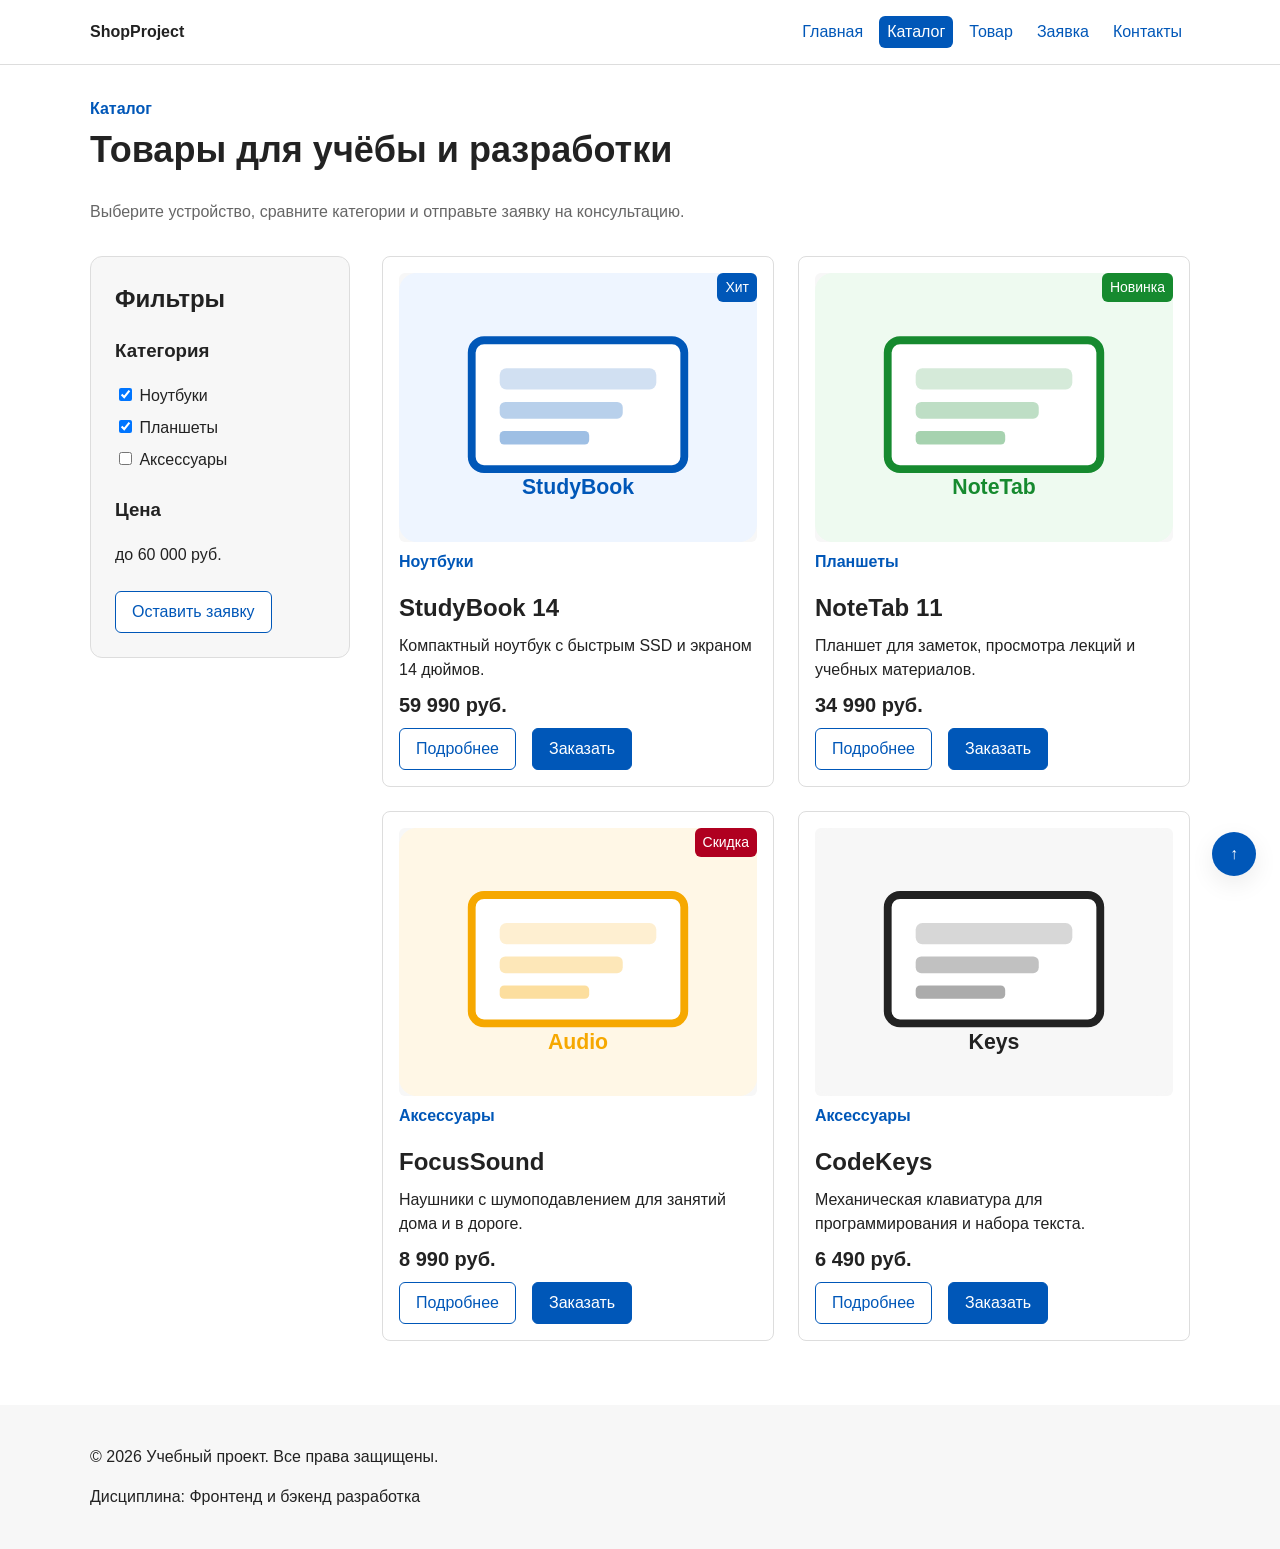
==== catalog.html @ aba690a2 "feat: complete product pages and accessible order flow" ====
<!DOCTYPE html>
<html lang="ru">
<head>
  <meta charset="UTF-8">
  <meta name="viewport" content="width=device-width, initial-scale=1.0">
  <meta name="description" content="Каталог товаров учебного интернет-магазина со статическими фильтрами и карточками.">
  <title>Каталог товаров</title>
  <link rel="stylesheet" href="css/style.css">
</head>
<body id="top">
  <header class="site-header">
    <div class="site-header__inner">
      <a class="site-header__logo" href="index.html">ShopProject</a>

      <nav class="site-nav" aria-label="Основная навигация">
        <ul class="site-nav__list">
          <li class="site-nav__item"><a class="site-nav__link" href="index.html">Главная</a></li>
          <li class="site-nav__item"><a class="site-nav__link site-nav__link--active" href="catalog.html">Каталог</a></li>
          <li class="site-nav__item"><a class="site-nav__link" href="product.html">Товар</a></li>
          <li class="site-nav__item"><a class="site-nav__link" href="order.html">Заявка</a></li>
          <li class="site-nav__item"><a class="site-nav__link" href="contacts.html">Контакты</a></li>
        </ul>
      </nav>
    </div>
  </header>

  <main>
    <section class="page-intro">
      <p class="page-intro__eyebrow">Каталог</p>
      <h1 class="page-intro__title">Товары для учёбы и разработки</h1>
      <p class="page-intro__text">Выберите устройство, сравните категории и отправьте заявку на консультацию.</p>
    </section>

    <section class="catalog-layout" aria-label="Каталог товаров">
      <aside class="catalog-filter" aria-label="Фильтры каталога">
        <h2 class="catalog-filter__title">Фильтры</h2>
        <div class="catalog-filter__group">
          <h3 class="catalog-filter__subtitle">Категория</h3>
          <label class="catalog-filter__option"><input type="checkbox" checked> Ноутбуки</label>
          <label class="catalog-filter__option"><input type="checkbox" checked> Планшеты</label>
          <label class="catalog-filter__option"><input type="checkbox"> Аксессуары</label>
        </div>
        <div class="catalog-filter__group">
          <h3 class="catalog-filter__subtitle">Цена</h3>
          <p class="catalog-filter__text">до 60 000 руб.</p>
        </div>
        <a class="button button--secondary" href="order.html">Оставить заявку</a>
      </aside>

      <div class="product-grid">
        <article class="product-card product-card--hit">
          <span class="product-card__badge">Хит</span>
          <img class="product-card__image" src="images/product-laptop.svg" alt="Ноутбук StudyBook 14">
          <p class="product-card__category">Ноутбуки</p>
          <h2 class="product-card__title">StudyBook 14</h2>
          <p class="product-card__description">Компактный ноутбук с быстрым SSD и экраном 14 дюймов.</p>
          <p class="product-card__price">59 990 руб.</p>
          <div class="product-card__actions">
            <a class="button button--secondary" href="product.html">Подробнее</a>
            <a class="button" href="order.html?product=studybook">Заказать</a>
          </div>
        </article>

        <article class="product-card product-card--new">
          <span class="product-card__badge">Новинка</span>
          <img class="product-card__image" src="images/product-tablet.svg" alt="Планшет NoteTab 11">
          <p class="product-card__category">Планшеты</p>
          <h2 class="product-card__title">NoteTab 11</h2>
          <p class="product-card__description">Планшет для заметок, просмотра лекций и учебных материалов.</p>
          <p class="product-card__price">34 990 руб.</p>
          <div class="product-card__actions">
            <a class="button button--secondary" href="product-notetab.html">Подробнее</a>
            <a class="button" href="order.html?product=notetab">Заказать</a>
          </div>
        </article>

        <article class="product-card product-card--discount">
          <span class="product-card__badge">Скидка</span>
          <img class="product-card__image" src="images/product-headphones.svg" alt="Наушники FocusSound">
          <p class="product-card__category">Аксессуары</p>
          <h2 class="product-card__title">FocusSound</h2>
          <p class="product-card__description">Наушники с шумоподавлением для занятий дома и в дороге.</p>
          <p class="product-card__price">8 990 руб.</p>
          <div class="product-card__actions">
            <a class="button button--secondary" href="product-focussound.html">Подробнее</a>
            <a class="button" href="order.html?product=focussound">Заказать</a>
          </div>
        </article>

        <article class="product-card">
          <img class="product-card__image" src="images/product-keyboard.svg" alt="Клавиатура CodeKeys">
          <p class="product-card__category">Аксессуары</p>
          <h2 class="product-card__title">CodeKeys</h2>
          <p class="product-card__description">Механическая клавиатура для программирования и набора текста.</p>
          <p class="product-card__price">6 490 руб.</p>
          <div class="product-card__actions">
            <a class="button button--secondary" href="product-codekeys.html">Подробнее</a>
            <a class="button" href="order.html?product=codekeys">Заказать</a>
          </div>
        </article>
      </div>
    </section>
  </main>

  <footer class="site-footer" id="contacts">
    <div class="site-footer__inner">
      <p>&copy; 2026 Учебный проект. Все права защищены.</p>
      <p>Дисциплина: Фронтенд и бэкенд разработка</p>
    </div>
  </footer>

  <a class="back-to-top" href="#top" aria-label="Вернуться наверх">↑</a>
  <script src="js/main.js"></script>
</body>
</html>
---- css/style.css ----
/* ===============================
1. Переменные проекта
=============================== */
:root {
  --color-bg: #ffffff;
  --color-text: #222222;
  --color-muted: #666666;
  --color-primary: #0057b8;
  --color-primary-dark: #003f86;
  --color-border: #dddddd;
  --color-surface: #f7f7f7;
  --color-surface-accent: #eef5ff;
  --color-danger: #b00020;
  --color-success: #168a2f;
  --color-success-bg: #eefaf0;
  --color-warning: #f6a800;
  --color-white: #ffffff;
  --shadow-sm: 0 8px 24px rgba(0, 0, 0, 0.08);

  --space-xs: 4px;
  --space-sm: 8px;
  --space-md: 16px;
  --space-lg: 24px;
  --space-xl: 32px;
  --space-xxl: 48px;

  --radius-sm: 6px;
  --radius-md: 8px;
  --radius-lg: 12px;

  --container-width: 1100px;
}

/* ===============================
2. Базовые стили
=============================== */
* {
  box-sizing: border-box;
}

html {
  scroll-behavior: smooth;
  scroll-padding-top: 160px;
}

body {
  margin: 0;
  font-family: Arial, sans-serif;
  line-height: 1.5;
  color: var(--color-text);
  background-color: var(--color-bg);
}

img {
  display: block;
  max-width: 100%;
}

main {
  padding: var(--space-xl) var(--space-lg);
}

/* ===============================
3. Общие элементы интерфейса
=============================== */
a {
  color: var(--color-primary);
}

a:hover {
  color: var(--color-primary-dark);
}

a:focus-visible,
button:focus-visible,
input:focus-visible,
select:focus-visible,
textarea:focus-visible {
  outline: 2px solid var(--color-primary);
  outline-offset: 3px;
}

.button {
  display: inline-flex;
  align-items: center;
  justify-content: center;
  min-height: 40px;
  padding: var(--space-sm) var(--space-md);
  color: var(--color-white);
  background-color: var(--color-primary);
  font: inherit;
  text-decoration: none;
  border: 1px solid var(--color-primary);
  border-radius: var(--radius-sm);
  cursor: pointer;
}

.button:hover {
  color: var(--color-white);
  background-color: var(--color-primary-dark);
  border-color: var(--color-primary-dark);
}

.button:disabled,
.button--disabled {
  opacity: 0.6;
  cursor: not-allowed;
}

.button--secondary {
  color: var(--color-primary);
  background-color: var(--color-white);
}

.button:disabled:hover {
  background-color: var(--color-primary);
  border-color: var(--color-primary);
}

.button--secondary:hover {
  color: var(--color-primary-dark);
  background-color: var(--color-surface-accent);
}

/* ===============================
4. Шапка, навигация и подвал
=============================== */
.site-header {
  position: sticky;
  top: 0;
  z-index: 10;
  padding: var(--space-md) var(--space-lg);
  background-color: var(--color-white);
  border-bottom: 1px solid var(--color-border);
}

.site-header__inner,
.site-footer__inner {
  max-width: var(--container-width);
  margin: 0 auto;
}

.site-header__inner {
  display: flex;
  align-items: center;
  justify-content: space-between;
  gap: var(--space-lg);
}

.site-header__logo {
  font-weight: bold;
  text-decoration: none;
  color: var(--color-text);
}

.site-nav__list {
  display: flex;
  flex-wrap: wrap;
  gap: var(--space-sm);
  padding: 0;
  margin: 0;
  list-style: none;
}

.site-nav__link {
  display: inline-flex;
  padding: var(--space-xs) var(--space-sm);
  text-decoration: none;
  border-radius: var(--radius-sm);
}

.site-nav__link:hover,
.site-nav__link--active {
  color: var(--color-white);
  background-color: var(--color-primary);
}

.site-footer {
  padding: var(--space-lg);
  background-color: var(--color-surface);
}

.back-to-top {
  position: fixed;
  right: var(--space-lg);
  bottom: var(--space-lg);
  z-index: 20;
  display: inline-flex;
  align-items: center;
  justify-content: center;
  width: 44px;
  height: 44px;
  color: var(--color-white);
  text-decoration: none;
  background-color: var(--color-primary);
  border-radius: 50%;
  box-shadow: var(--shadow-sm);
}

/* ===============================
5. Компоненты страницы
=============================== */
.hero,
.section,
.page-intro,
.aside-info,
.form-section,
.contacts-grid,
.catalog-layout,
.product-detail {
  max-width: var(--container-width);
  margin: 0 auto var(--space-xl);
}

.hero {
  display: grid;
  grid-template-columns: minmax(0, 1.25fr) minmax(240px, 0.75fr);
  gap: var(--space-xl);
  align-items: center;
  padding: var(--space-xxl) var(--space-xl);
  background-color: var(--color-surface-accent);
  border-radius: var(--radius-lg);
}

.hero__eyebrow,
.page-intro__eyebrow,
.product-card__category,
.product-detail__category {
  margin: 0 0 var(--space-sm);
  color: var(--color-primary);
  font-weight: bold;
}

.hero__title,
.page-intro__title,
.section__title,
.product-detail__title {
  margin-top: 0;
}

.hero__title,
.page-intro__title {
  font-size: 36px;
  line-height: 1.15;
}

.hero__text,
.page-intro__text,
.section__text,
.product-detail__text,
.aside-info__text {
  color: var(--color-muted);
}

.hero__actions,
.product-card__actions,
.product-detail__actions,
.form-actions {
  display: flex;
  flex-wrap: wrap;
  gap: var(--space-md);
}

.hero__media {
  padding: var(--space-lg);
  background-color: var(--color-white);
  border-radius: var(--radius-lg);
  box-shadow: var(--shadow-sm);
}

.section__header {
  display: flex;
  align-items: center;
  justify-content: space-between;
  gap: var(--space-md);
}

.advantages-grid,
.contacts-grid {
  display: grid;
  grid-template-columns: repeat(3, 1fr);
  gap: var(--space-md);
}

.advantage-card,
.contact-card,
.aside-info,
.form-section,
.product-detail {
  padding: var(--space-lg);
  border: 1px solid var(--color-border);
  border-radius: var(--radius-lg);
  background-color: var(--color-bg);
}

.aside-info {
  border-left: 4px solid var(--color-primary);
  background-color: var(--color-surface);
}

/* ===============================
6. Каталог и карточки
=============================== */
.catalog-layout {
  display: grid;
  grid-template-columns: 260px minmax(0, 1fr);
  gap: var(--space-xl);
  align-items: start;
}

.catalog-filter {
  position: sticky;
  top: 88px;
  z-index: 5;
  padding: var(--space-lg);
  border: 1px solid var(--color-border);
  border-radius: var(--radius-lg);
  background-color: var(--color-surface);
}

.catalog-filter__title,
.catalog-filter__subtitle {
  margin-top: 0;
}

.catalog-filter__group {
  margin-bottom: var(--space-lg);
}

.catalog-filter__option {
  display: block;
  margin-bottom: var(--space-sm);
}

.product-grid {
  display: grid;
  grid-template-columns: repeat(2, minmax(0, 1fr));
  gap: var(--space-lg);
}

.product-grid--preview {
  grid-template-columns: repeat(3, minmax(0, 1fr));
}

.product-card {
  position: relative;
  display: flex;
  flex-direction: column;
  gap: var(--space-sm);
  padding: var(--space-md);
  border: 1px solid var(--color-border);
  border-radius: var(--radius-md);
  background-color: var(--color-bg);
}

.product-card:hover {
  border-color: var(--color-primary);
  box-shadow: var(--shadow-sm);
}

.product-card__badge,
.product-detail__badge {
  position: absolute;
  top: var(--space-md);
  right: var(--space-md);
  z-index: 2;
  padding: var(--space-xs) var(--space-sm);
  color: var(--color-white);
  font-size: 14px;
  background-color: var(--color-primary);
  border-radius: var(--radius-sm);
}

.product-card--discount .product-card__badge {
  background-color: var(--color-danger);
}

.product-card--new .product-card__badge {
  background-color: var(--color-success);
}

.product-card__image {
  width: 100%;
  aspect-ratio: 4 / 3;
  object-fit: cover;
  border-radius: var(--radius-sm);
  background-color: var(--color-surface);
}

.product-card__title,
.product-card__description,
.product-card__price {
  margin: 0;
}

.product-card__price,
.product-detail__price {
  font-weight: bold;
  font-size: 20px;
}

.product-card__actions {
  margin-top: auto;
}

/* ===============================
7. Карточка товара и таблица
=============================== */
.product-detail {
  position: relative;
  display: grid;
  grid-template-columns: minmax(280px, 0.9fr) minmax(0, 1.1fr);
  gap: var(--space-xl);
  align-items: center;
}

.product-detail__media {
  position: relative;
  padding: var(--space-lg);
  background-color: var(--color-surface-accent);
  border-radius: var(--radius-lg);
}

.table-wrap {
  overflow-x: auto;
}

.spec-table {
  width: 100%;
  border-collapse: collapse;
  background-color: var(--color-bg);
}

.spec-table__caption {
  margin-bottom: var(--space-sm);
  font-weight: bold;
  text-align: left;
}

.spec-table th,
.spec-table td {
  padding: var(--space-sm) var(--space-md);
  text-align: left;
  border: 1px solid var(--color-border);
}

.spec-table thead th {
  color: var(--color-white);
  background-color: var(--color-primary);
}

.spec-table tbody th {
  background-color: var(--color-surface);
}

/* ===============================
8. Форма и модальное окно
=============================== */
.order-dialog {
  width: min(100% - 32px, 560px);
  padding: var(--space-lg);
  border: none;
  border-radius: var(--radius-lg);
  z-index: 30;
}

.order-dialog::backdrop {
  background-color: rgba(0, 0, 0, 0.5);
}

.form-section {
  display: grid;
  grid-template-columns: 0.8fr 1.2fr;
  gap: var(--space-xl);
  align-items: start;
}

.form-field {
  margin-bottom: var(--space-md);
}

.form-field label,
.order-form__label {
  display: block;
  margin-bottom: var(--space-xs);
}

.form-field input,
.form-field select,
.form-field textarea,
.order-form__input {
  width: 100%;
  padding: 10px 12px;
  border: 1px solid var(--color-border);
  border-radius: var(--radius-sm);
  font: inherit;
}

.form-field input[type="checkbox"] {
  width: auto;
}

.order-form__checkbox {
  display: flex;
  gap: var(--space-sm);
  align-items: flex-start;
}

.form-field small {
  display: block;
  margin-top: var(--space-xs);
  color: var(--color-muted);
}

.form-field input:hover,
.form-field select:hover,
.form-field textarea:hover,
.order-form__input:hover {
  border-color: var(--color-primary);
}

[aria-invalid="true"] {
  border-color: var(--color-danger);
}

.success-message {
  max-width: var(--container-width);
  margin: var(--space-lg) auto;
  padding: var(--space-md);
  border-left: 4px solid var(--color-success);
  background-color: var(--color-success-bg);
}

@media (max-width: 860px) {
  .site-header__inner,
  .hero,
  .catalog-layout,
  .product-detail,
  .form-section {
    grid-template-columns: 1fr;
  }

  .site-header__inner {
    align-items: flex-start;
    flex-direction: column;
  }

  .product-grid,
  .product-grid--preview,
  .advantages-grid,
  .contacts-grid {
    grid-template-columns: 1fr;
  }

  .catalog-filter {
    position: static;
  }
}
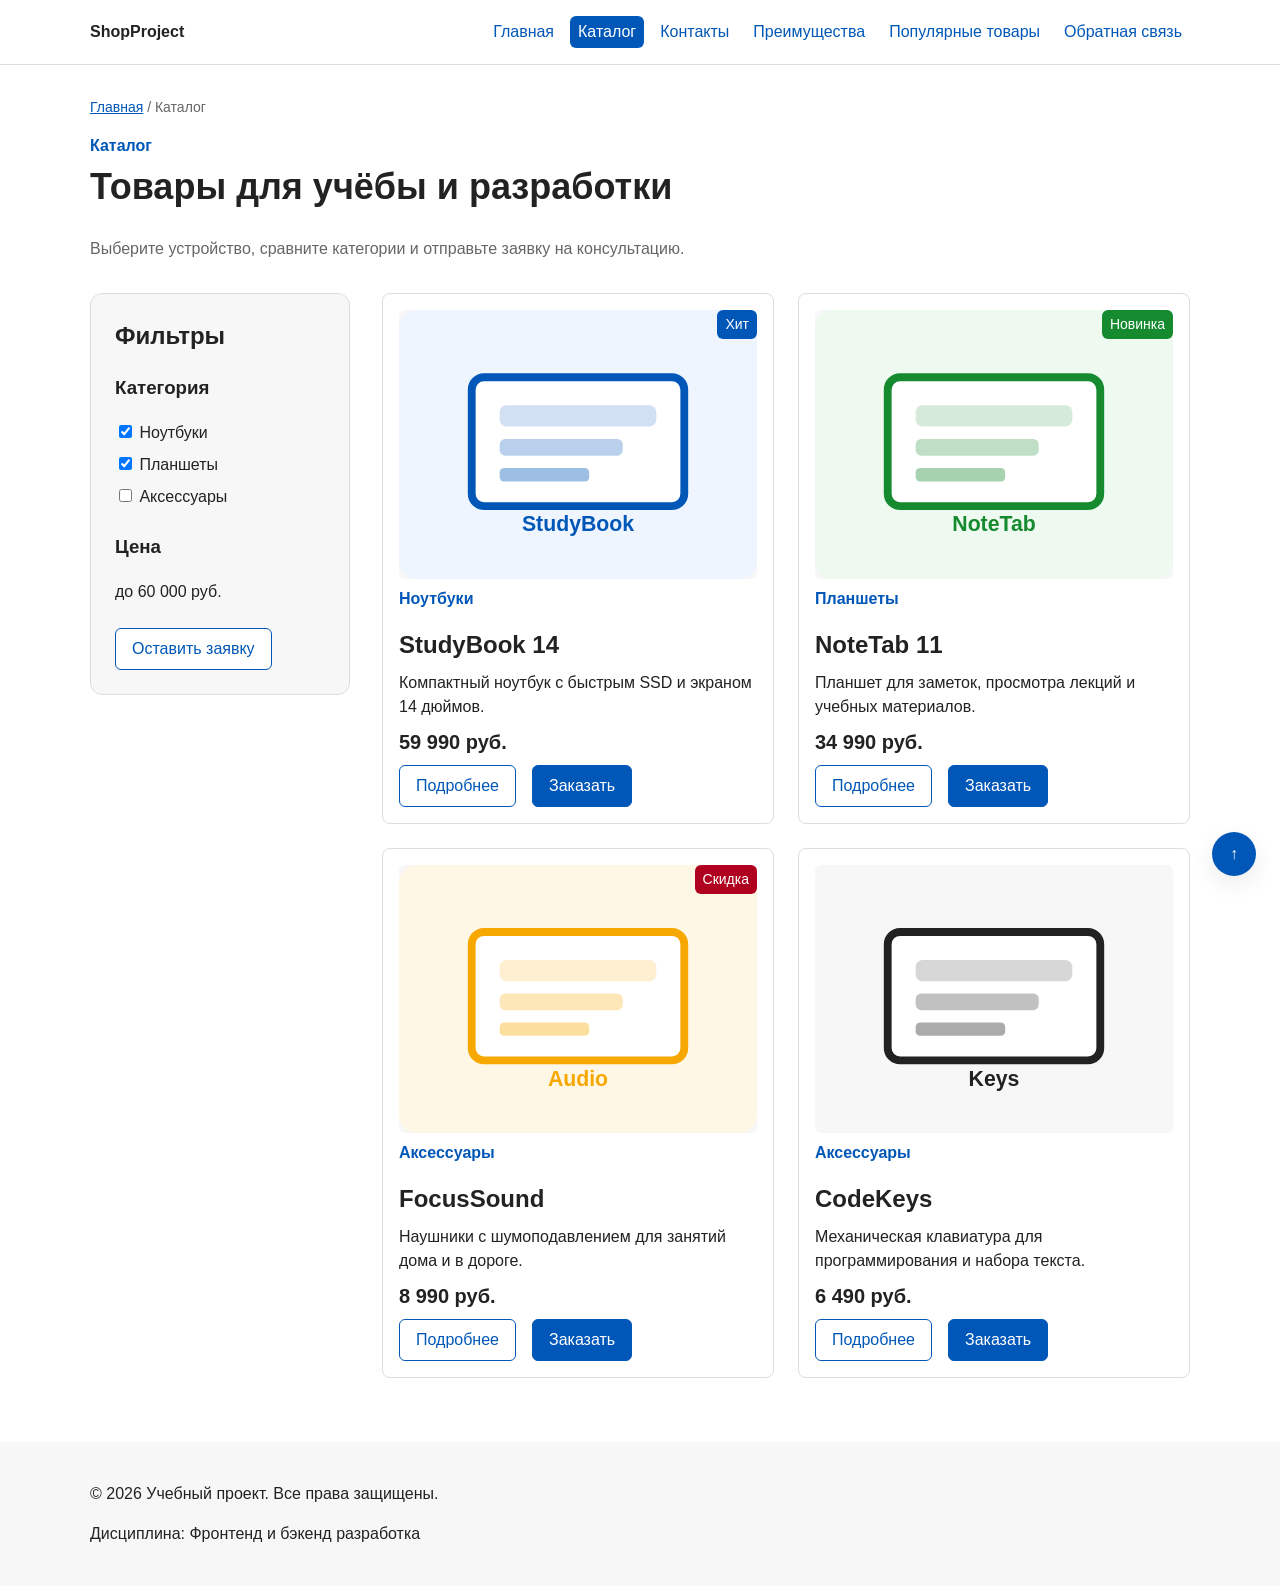
==== commit 38a31306: "feat: add multi-page structure navigation and anchors" ====
--- a/catalog.html
+++ b/catalog.html
@@ -4,7 +4,7 @@
   <meta charset="UTF-8">
   <meta name="viewport" content="width=device-width, initial-scale=1.0">
   <meta name="description" content="Каталог товаров учебного интернет-магазина со статическими фильтрами и карточками.">
-  <title>Каталог товаров</title>
+  <title>Каталог товаров — Учебный интернет-магазин</title>
   <link rel="stylesheet" href="css/style.css">
 </head>
 <body id="top">
@@ -15,16 +15,22 @@
       <nav class="site-nav" aria-label="Основная навигация">
         <ul class="site-nav__list">
           <li class="site-nav__item"><a class="site-nav__link" href="index.html">Главная</a></li>
-          <li class="site-nav__item"><a class="site-nav__link site-nav__link--active" href="catalog.html">Каталог</a></li>
-          <li class="site-nav__item"><a class="site-nav__link" href="product.html">Товар</a></li>
-          <li class="site-nav__item"><a class="site-nav__link" href="order.html">Заявка</a></li>
+          <li class="site-nav__item"><a class="site-nav__link site-nav__link--active" href="catalog.html" aria-current="page">Каталог</a></li>
           <li class="site-nav__item"><a class="site-nav__link" href="contacts.html">Контакты</a></li>
+          <li class="site-nav__item"><a class="site-nav__link" href="index.html#advantages">Преимущества</a></li>
+          <li class="site-nav__item"><a class="site-nav__link" href="index.html#popular">Популярные товары</a></li>
+          <li class="site-nav__item"><a class="site-nav__link" href="index.html#contacts">Обратная связь</a></li>
         </ul>
       </nav>
     </div>
   </header>
 
   <main>
+    <nav class="breadcrumbs" aria-label="Хлебные крошки">
+      <a href="index.html">Главная</a>
+      <span aria-current="page">Каталог</span>
+    </nav>
+
     <section class="page-intro">
       <p class="page-intro__eyebrow">Каталог</p>
       <h1 class="page-intro__title">Товары для учёбы и разработки</h1>
--- a/css/style.css
+++ b/css/style.css
@@ -40,7 +40,12 @@
 
 html {
   scroll-behavior: smooth;
-  scroll-padding-top: 160px;
+  scroll-padding-top: 300px;
+}
+
+:target {
+  outline: 2px dashed var(--color-primary);
+  outline-offset: 4px;
 }
 
 body {
@@ -178,6 +183,27 @@
 .site-footer {
   padding: var(--space-lg);
   background-color: var(--color-surface);
+}
+
+.breadcrumbs {
+  max-width: var(--container-width);
+  margin: 0 auto var(--space-md);
+  font-size: 14px;
+  color: var(--color-muted);
+}
+
+.breadcrumbs a {
+  color: var(--color-primary);
+}
+
+.breadcrumbs span::before {
+  content: " / ";
+  color: var(--color-muted);
+}
+
+.breadcrumbs a + a::before {
+  content: " / ";
+  color: var(--color-muted);
 }
 
 .back-to-top {
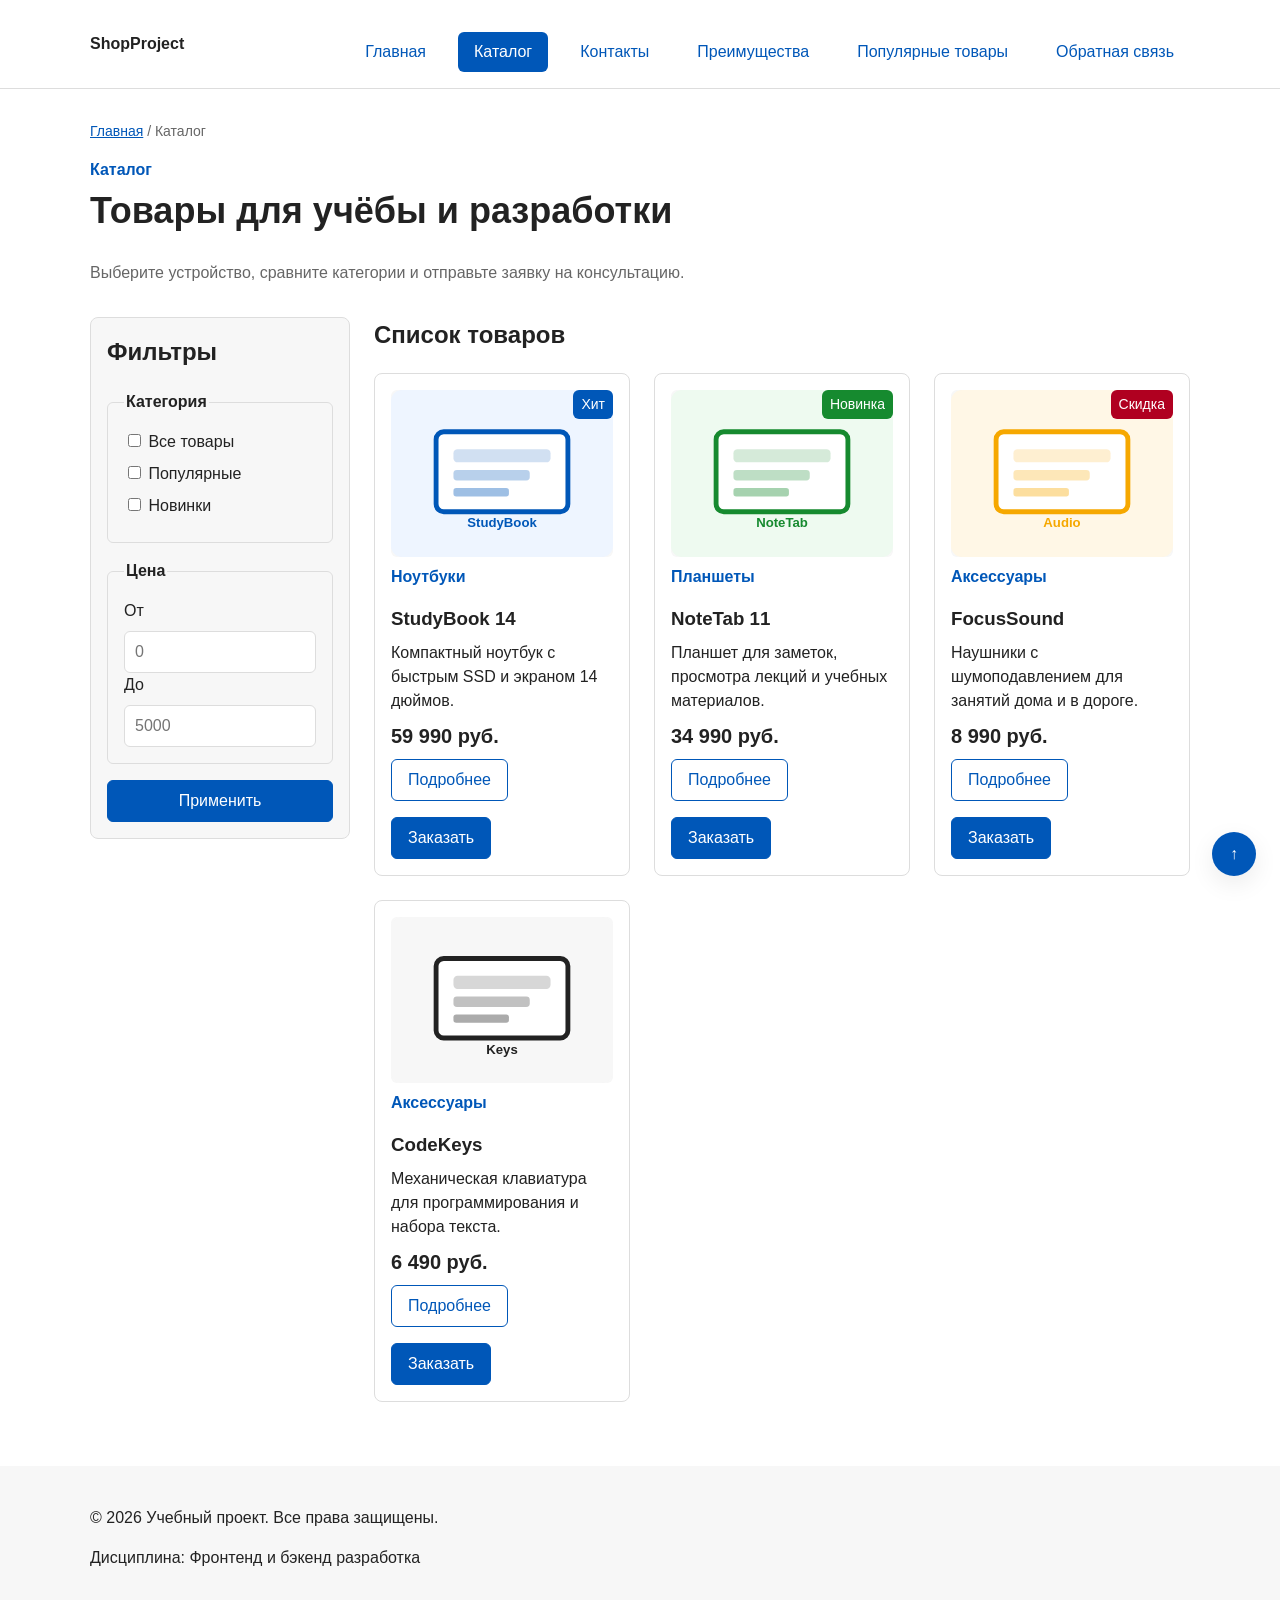
==== commit 70f79a68: "feat: add flex navigation and grid catalog layout" ====
--- a/catalog.html
+++ b/catalog.html
@@ -38,27 +38,34 @@
     </section>
 
     <section class="catalog-layout" aria-label="Каталог товаров">
-      <aside class="catalog-filter" aria-label="Фильтры каталога">
-        <h2 class="catalog-filter__title">Фильтры</h2>
-        <div class="catalog-filter__group">
-          <h3 class="catalog-filter__subtitle">Категория</h3>
-          <label class="catalog-filter__option"><input type="checkbox" checked> Ноутбуки</label>
-          <label class="catalog-filter__option"><input type="checkbox" checked> Планшеты</label>
-          <label class="catalog-filter__option"><input type="checkbox"> Аксессуары</label>
-        </div>
-        <div class="catalog-filter__group">
-          <h3 class="catalog-filter__subtitle">Цена</h3>
-          <p class="catalog-filter__text">до 60 000 руб.</p>
-        </div>
-        <a class="button button--secondary" href="order.html">Оставить заявку</a>
+      <aside class="catalog-filters" aria-label="Фильтры каталога">
+        <h2 class="catalog-filters__title">Фильтры</h2>
+        <form class="filters-form" action="#" method="get">
+          <fieldset>
+            <legend>Категория</legend>
+            <label for="category-all"><input id="category-all" type="checkbox" name="category" value="all"> Все товары</label>
+            <label for="category-popular"><input id="category-popular" type="checkbox" name="category" value="popular"> Популярные</label>
+            <label for="category-new"><input id="category-new" type="checkbox" name="category" value="new"> Новинки</label>
+          </fieldset>
+          <fieldset>
+            <legend>Цена</legend>
+            <label for="price-from">От</label>
+            <input id="price-from" name="price-from" type="number" min="0" placeholder="0">
+            <label for="price-to">До</label>
+            <input id="price-to" name="price-to" type="number" min="0" placeholder="5000">
+          </fieldset>
+          <button class="button" type="submit">Применить</button>
+        </form>
       </aside>
 
-      <div class="product-grid">
+      <section class="catalog-products">
+        <h2 class="catalog-products__title">Список товаров</h2>
+        <div class="products-grid">
         <article class="product-card product-card--hit">
           <span class="product-card__badge">Хит</span>
           <img class="product-card__image" src="images/product-laptop.svg" alt="Ноутбук StudyBook 14">
           <p class="product-card__category">Ноутбуки</p>
-          <h2 class="product-card__title">StudyBook 14</h2>
+          <h3 class="product-card__title">StudyBook 14</h3>
           <p class="product-card__description">Компактный ноутбук с быстрым SSD и экраном 14 дюймов.</p>
           <p class="product-card__price">59 990 руб.</p>
           <div class="product-card__actions">
@@ -71,7 +78,7 @@
           <span class="product-card__badge">Новинка</span>
           <img class="product-card__image" src="images/product-tablet.svg" alt="Планшет NoteTab 11">
           <p class="product-card__category">Планшеты</p>
-          <h2 class="product-card__title">NoteTab 11</h2>
+          <h3 class="product-card__title">NoteTab 11</h3>
           <p class="product-card__description">Планшет для заметок, просмотра лекций и учебных материалов.</p>
           <p class="product-card__price">34 990 руб.</p>
           <div class="product-card__actions">
@@ -84,7 +91,7 @@
           <span class="product-card__badge">Скидка</span>
           <img class="product-card__image" src="images/product-headphones.svg" alt="Наушники FocusSound">
           <p class="product-card__category">Аксессуары</p>
-          <h2 class="product-card__title">FocusSound</h2>
+          <h3 class="product-card__title">FocusSound</h3>
           <p class="product-card__description">Наушники с шумоподавлением для занятий дома и в дороге.</p>
           <p class="product-card__price">8 990 руб.</p>
           <div class="product-card__actions">
@@ -96,7 +103,7 @@
         <article class="product-card">
           <img class="product-card__image" src="images/product-keyboard.svg" alt="Клавиатура CodeKeys">
           <p class="product-card__category">Аксессуары</p>
-          <h2 class="product-card__title">CodeKeys</h2>
+          <h3 class="product-card__title">CodeKeys</h3>
           <p class="product-card__description">Механическая клавиатура для программирования и набора текста.</p>
           <p class="product-card__price">6 490 руб.</p>
           <div class="product-card__actions">
@@ -104,7 +111,8 @@
             <a class="button" href="order.html?product=codekeys">Заказать</a>
           </div>
         </article>
-      </div>
+        </div>
+      </section>
     </section>
   </main>
 
--- a/css/style.css
+++ b/css/style.css
@@ -161,15 +161,17 @@
 .site-nav__list {
   display: flex;
   flex-wrap: wrap;
-  gap: var(--space-sm);
+  justify-content: center;
+  align-items: center;
+  gap: var(--space-md);
   padding: 0;
-  margin: 0;
+  margin: var(--space-md) 0 0;
   list-style: none;
 }
 
 .site-nav__link {
-  display: inline-flex;
-  padding: var(--space-xs) var(--space-sm);
+  display: inline-block;
+  padding: var(--space-sm) var(--space-md);
   text-decoration: none;
   border-radius: var(--radius-sm);
 }
@@ -330,41 +332,69 @@
 .catalog-layout {
   display: grid;
   grid-template-columns: 260px minmax(0, 1fr);
-  gap: var(--space-xl);
+  grid-template-areas: "filters products";
+  gap: var(--space-lg);
   align-items: start;
 }
 
-.catalog-filter {
+.catalog-filters {
+  grid-area: filters;
   position: sticky;
-  top: 88px;
+  top: 160px;
   z-index: 5;
-  padding: var(--space-lg);
+  padding: var(--space-md);
   border: 1px solid var(--color-border);
-  border-radius: var(--radius-lg);
+  border-radius: var(--radius-md);
   background-color: var(--color-surface);
 }
 
-.catalog-filter__title,
-.catalog-filter__subtitle {
+.catalog-filters__title,
+.catalog-products__title {
   margin-top: 0;
 }
 
-.catalog-filter__group {
-  margin-bottom: var(--space-lg);
-}
-
-.catalog-filter__option {
+.catalog-products {
+  grid-area: products;
+  min-width: 0;
+}
+
+.filters-form {
+  display: grid;
+  gap: var(--space-md);
+}
+
+.filters-form fieldset {
+  min-width: 0;
+  margin: 0;
+  padding: var(--space-md);
+  border: 1px solid var(--color-border);
+  border-radius: var(--radius-sm);
+}
+
+.filters-form legend {
+  font-weight: 700;
+}
+
+.filters-form label {
   display: block;
   margin-bottom: var(--space-sm);
 }
 
-.product-grid {
+.filters-form input[type="number"] {
+  width: 100%;
+  padding: 8px 10px;
+  border: 1px solid var(--color-border);
+  border-radius: var(--radius-sm);
+  font: inherit;
+}
+
+.products-grid {
   display: grid;
-  grid-template-columns: repeat(2, minmax(0, 1fr));
+  grid-template-columns: repeat(3, minmax(0, 1fr));
   gap: var(--space-lg);
 }
 
-.product-grid--preview {
+.products-grid--preview {
   grid-template-columns: repeat(3, minmax(0, 1fr));
 }
 
@@ -373,6 +403,7 @@
   display: flex;
   flex-direction: column;
   gap: var(--space-sm);
+  margin-bottom: 0;
   padding: var(--space-md);
   border: 1px solid var(--color-border);
   border-radius: var(--radius-md);
@@ -429,6 +460,11 @@
   margin-top: auto;
 }
 
+.product-card .button {
+  margin-top: auto;
+  align-self: flex-start;
+}
+
 /* ===============================
 7. Карточка товара и таблица
 =============================== */
@@ -571,14 +607,18 @@
     flex-direction: column;
   }
 
-  .product-grid,
-  .product-grid--preview,
+  .products-grid,
+  .products-grid--preview,
   .advantages-grid,
   .contacts-grid {
     grid-template-columns: 1fr;
   }
 
-  .catalog-filter {
+  .catalog-filters {
     position: static;
   }
-}
+
+  .catalog-layout {
+    grid-template-areas: "filters" "products";
+  }
+}
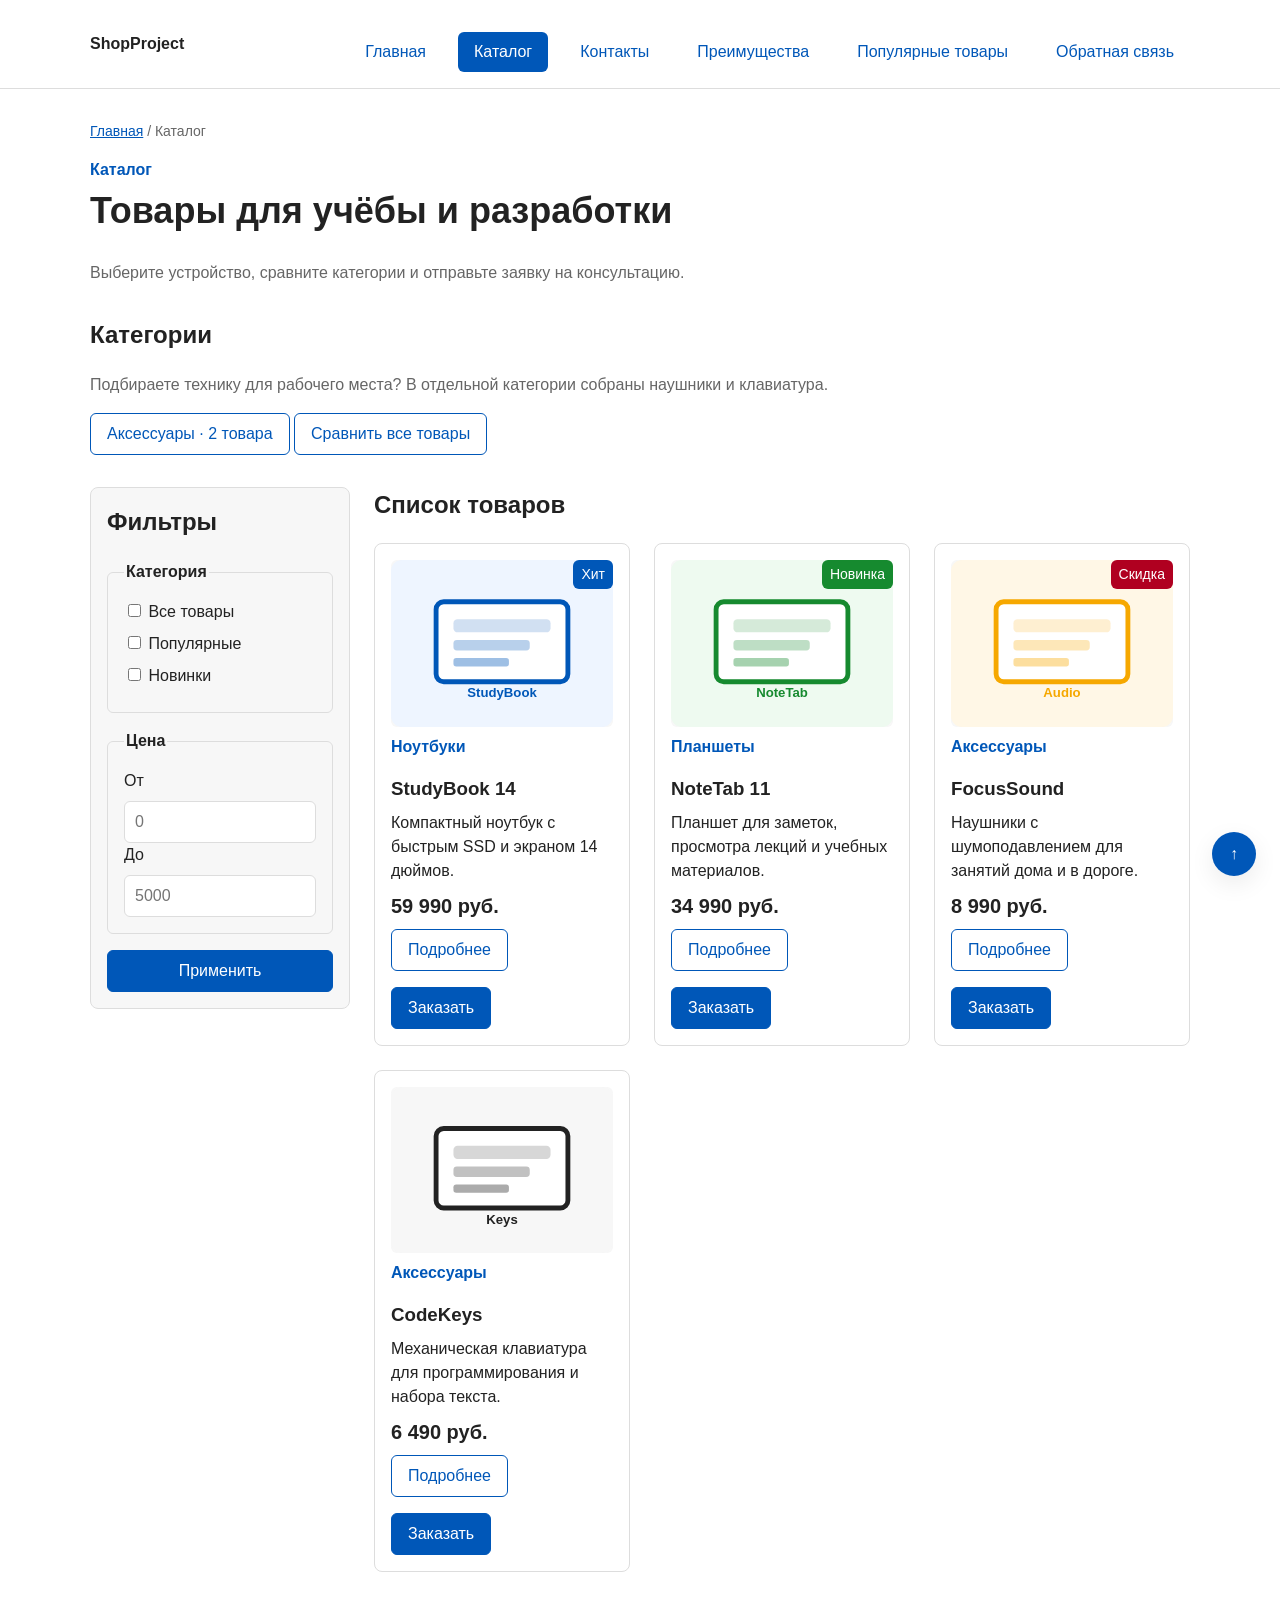
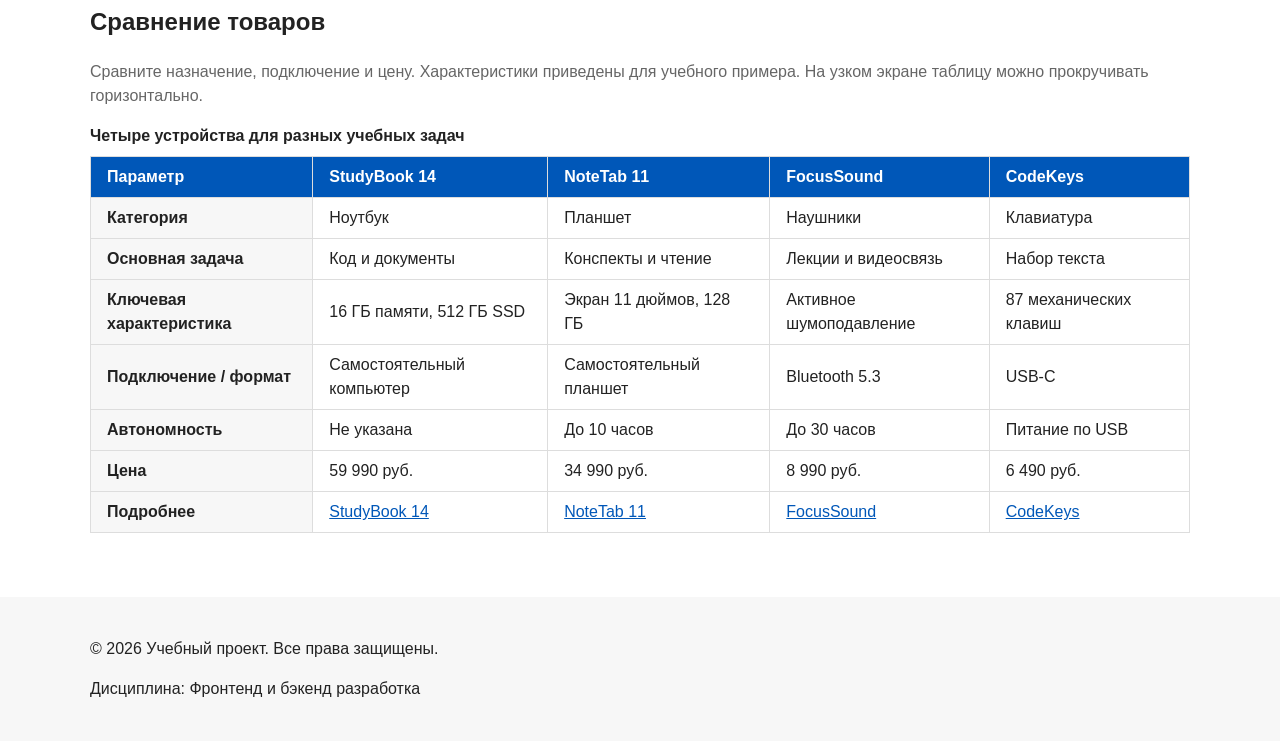
==== commit 2daf12aa: "feat: add category FAQ reviews and product comparison" ====
--- a/catalog.html
+++ b/catalog.html
@@ -10,16 +10,16 @@
 <body id="top">
   <header class="site-header">
     <div class="site-header__inner">
-      <a class="site-header__logo" href="index.html">ShopProject</a>
+      <a class="site-header__logo" href="index.html" title="Перейти на главную страницу">ShopProject</a>
 
       <nav class="site-nav" aria-label="Основная навигация">
         <ul class="site-nav__list">
-          <li class="site-nav__item"><a class="site-nav__link" href="index.html">Главная</a></li>
-          <li class="site-nav__item"><a class="site-nav__link site-nav__link--active" href="catalog.html" aria-current="page">Каталог</a></li>
-          <li class="site-nav__item"><a class="site-nav__link" href="contacts.html">Контакты</a></li>
-          <li class="site-nav__item"><a class="site-nav__link" href="index.html#advantages">Преимущества</a></li>
-          <li class="site-nav__item"><a class="site-nav__link" href="index.html#popular">Популярные товары</a></li>
-          <li class="site-nav__item"><a class="site-nav__link" href="index.html#contacts">Обратная связь</a></li>
+          <li class="site-nav__item"><a class="site-nav__link" href="index.html" title="Перейти на главную страницу">Главная</a></li>
+          <li class="site-nav__item"><a class="site-nav__link site-nav__link--active" href="catalog.html" aria-current="page" title="Открыть каталог товаров">Каталог</a></li>
+          <li class="site-nav__item"><a class="site-nav__link" href="contacts.html" title="Открыть контактную информацию">Контакты</a></li>
+          <li class="site-nav__item"><a class="site-nav__link" href="index.html#advantages" title="Перейти к преимуществам магазина">Преимущества</a></li>
+          <li class="site-nav__item"><a class="site-nav__link" href="index.html#popular" title="Перейти к популярным товарам">Популярные товары</a></li>
+          <li class="site-nav__item"><a class="site-nav__link" href="index.html#contacts" title="Перейти к разделу обратной связи">Обратная связь</a></li>
         </ul>
       </nav>
     </div>
@@ -27,8 +27,8 @@
 
   <main>
     <nav class="breadcrumbs" aria-label="Хлебные крошки">
-      <a href="index.html">Главная</a>
-      <span aria-current="page">Каталог</span>
+      <a class="breadcrumbs__link" href="index.html" title="Перейти на главную страницу">Главная</a>
+      <span class="breadcrumbs__current" aria-current="page">Каталог</span>
     </nav>
 
     <section class="page-intro">
@@ -37,24 +37,31 @@
       <p class="page-intro__text">Выберите устройство, сравните категории и отправьте заявку на консультацию.</p>
     </section>
 
+    <section class="section" aria-labelledby="categories-title">
+      <h2 class="section__title" id="categories-title">Категории</h2>
+      <p class="section__text">Подбираете технику для рабочего места? В отдельной категории собраны наушники и клавиатура.</p>
+      <a class="button button--secondary" href="category-accessories.html">Аксессуары · 2 товара</a>
+      <a class="button button--secondary" href="#comparison">Сравнить все товары</a>
+    </section>
+
     <section class="catalog-layout" aria-label="Каталог товаров">
       <aside class="catalog-filters" aria-label="Фильтры каталога">
         <h2 class="catalog-filters__title">Фильтры</h2>
         <form class="filters-form" action="#" method="get">
-          <fieldset>
-            <legend>Категория</legend>
-            <label for="category-all"><input id="category-all" type="checkbox" name="category" value="all"> Все товары</label>
-            <label for="category-popular"><input id="category-popular" type="checkbox" name="category" value="popular"> Популярные</label>
-            <label for="category-new"><input id="category-new" type="checkbox" name="category" value="new"> Новинки</label>
+          <fieldset class="filters-form__group">
+            <legend class="filters-form__legend">Категория</legend>
+            <label class="filters-form__label" for="category-all"><input id="category-all" type="checkbox" name="category" value="all"> Все товары</label>
+            <label class="filters-form__label" for="category-popular"><input id="category-popular" type="checkbox" name="category" value="popular"> Популярные</label>
+            <label class="filters-form__label" for="category-new"><input id="category-new" type="checkbox" name="category" value="new"> Новинки</label>
           </fieldset>
-          <fieldset>
-            <legend>Цена</legend>
-            <label for="price-from">От</label>
-            <input id="price-from" name="price-from" type="number" min="0" placeholder="0">
-            <label for="price-to">До</label>
-            <input id="price-to" name="price-to" type="number" min="0" placeholder="5000">
+          <fieldset class="filters-form__group">
+            <legend class="filters-form__legend">Цена</legend>
+            <label class="filters-form__label" for="price-from">От</label>
+            <input class="filters-form__input" id="price-from" name="price-from" type="number" min="0" placeholder="0">
+            <label class="filters-form__label" for="price-to">До</label>
+            <input class="filters-form__input" id="price-to" name="price-to" type="number" min="0" placeholder="5000">
           </fieldset>
-          <button class="button" type="submit">Применить</button>
+          <button class="button" type="submit" title="Отправить параметры фильтров">Применить</button>
         </form>
       </aside>
 
@@ -63,56 +70,81 @@
         <div class="products-grid">
         <article class="product-card product-card--hit">
           <span class="product-card__badge">Хит</span>
-          <img class="product-card__image" src="images/product-laptop.svg" alt="Ноутбук StudyBook 14">
+          <img class="product-card__image" src="images/product-laptop.svg" alt="Ноутбук StudyBook 14" title="Ноутбук StudyBook 14">
           <p class="product-card__category">Ноутбуки</p>
           <h3 class="product-card__title">StudyBook 14</h3>
           <p class="product-card__description">Компактный ноутбук с быстрым SSD и экраном 14 дюймов.</p>
           <p class="product-card__price">59 990 руб.</p>
           <div class="product-card__actions">
-            <a class="button button--secondary" href="product.html">Подробнее</a>
-            <a class="button" href="order.html?product=studybook">Заказать</a>
+            <a class="button button--secondary product-card__button" href="product.html" title="Посмотреть характеристики StudyBook 14">Подробнее</a>
+            <a class="button product-card__button" href="order.html?product=studybook" title="Оформить заявку на StudyBook 14">Заказать</a>
           </div>
         </article>
 
         <article class="product-card product-card--new">
-          <span class="product-card__badge">Новинка</span>
-          <img class="product-card__image" src="images/product-tablet.svg" alt="Планшет NoteTab 11">
+          <span class="product-card__badge product-card__badge--new">Новинка</span>
+          <img class="product-card__image" src="images/product-tablet.svg" alt="Планшет NoteTab 11" title="Планшет NoteTab 11">
           <p class="product-card__category">Планшеты</p>
           <h3 class="product-card__title">NoteTab 11</h3>
           <p class="product-card__description">Планшет для заметок, просмотра лекций и учебных материалов.</p>
           <p class="product-card__price">34 990 руб.</p>
           <div class="product-card__actions">
-            <a class="button button--secondary" href="product-notetab.html">Подробнее</a>
-            <a class="button" href="order.html?product=notetab">Заказать</a>
+            <a class="button button--secondary product-card__button" href="product-notetab.html" title="Посмотреть характеристики NoteTab 11">Подробнее</a>
+            <a class="button product-card__button" href="order.html?product=notetab" title="Оформить заявку на NoteTab 11">Заказать</a>
           </div>
         </article>
 
         <article class="product-card product-card--discount">
-          <span class="product-card__badge">Скидка</span>
-          <img class="product-card__image" src="images/product-headphones.svg" alt="Наушники FocusSound">
+          <span class="product-card__badge product-card__badge--discount">Скидка</span>
+          <img class="product-card__image" src="images/product-headphones.svg" alt="Наушники FocusSound" title="Наушники FocusSound">
           <p class="product-card__category">Аксессуары</p>
           <h3 class="product-card__title">FocusSound</h3>
           <p class="product-card__description">Наушники с шумоподавлением для занятий дома и в дороге.</p>
           <p class="product-card__price">8 990 руб.</p>
           <div class="product-card__actions">
-            <a class="button button--secondary" href="product-focussound.html">Подробнее</a>
-            <a class="button" href="order.html?product=focussound">Заказать</a>
+            <a class="button button--secondary product-card__button" href="product-focussound.html" title="Посмотреть характеристики FocusSound">Подробнее</a>
+            <a class="button product-card__button" href="order.html?product=focussound" title="Оформить заявку на FocusSound">Заказать</a>
           </div>
         </article>
 
         <article class="product-card">
-          <img class="product-card__image" src="images/product-keyboard.svg" alt="Клавиатура CodeKeys">
+          <img class="product-card__image" src="images/product-keyboard.svg" alt="Клавиатура CodeKeys" title="Клавиатура CodeKeys">
           <p class="product-card__category">Аксессуары</p>
           <h3 class="product-card__title">CodeKeys</h3>
           <p class="product-card__description">Механическая клавиатура для программирования и набора текста.</p>
           <p class="product-card__price">6 490 руб.</p>
           <div class="product-card__actions">
-            <a class="button button--secondary" href="product-codekeys.html">Подробнее</a>
-            <a class="button" href="order.html?product=codekeys">Заказать</a>
+            <a class="button button--secondary product-card__button" href="product-codekeys.html" title="Посмотреть характеристики CodeKeys">Подробнее</a>
+            <a class="button product-card__button" href="order.html?product=codekeys" title="Оформить заявку на CodeKeys">Заказать</a>
           </div>
         </article>
         </div>
       </section>
+    </section>
+    <section class="section comparison" id="comparison" aria-labelledby="comparison-title">
+      <h2 class="section__title" id="comparison-title">Сравнение товаров</h2>
+      <p class="section__text" id="comparison-help">Сравните назначение, подключение и цену. Характеристики приведены для учебного примера. На узком экране таблицу можно прокручивать горизонтально.</p>
+      <div class="table-wrap" tabindex="0" role="region" aria-label="Таблица сравнения товаров" aria-describedby="comparison-help">
+        <table class="spec-table comparison__table">
+          <caption class="spec-table__caption">Четыре устройства для разных учебных задач</caption>
+          <thead><tr>
+            <th class="spec-table__cell spec-table__cell--head" scope="col">Параметр</th>
+            <th class="spec-table__cell spec-table__cell--head" scope="col">StudyBook 14</th>
+            <th class="spec-table__cell spec-table__cell--head" scope="col">NoteTab 11</th>
+            <th class="spec-table__cell spec-table__cell--head" scope="col">FocusSound</th>
+            <th class="spec-table__cell spec-table__cell--head" scope="col">CodeKeys</th>
+          </tr></thead>
+          <tbody>
+            <tr><th class="spec-table__cell spec-table__cell--label" scope="row">Категория</th><td class="spec-table__cell">Ноутбук</td><td class="spec-table__cell">Планшет</td><td class="spec-table__cell">Наушники</td><td class="spec-table__cell">Клавиатура</td></tr>
+            <tr><th class="spec-table__cell spec-table__cell--label" scope="row">Основная задача</th><td class="spec-table__cell">Код и документы</td><td class="spec-table__cell">Конспекты и чтение</td><td class="spec-table__cell">Лекции и видеосвязь</td><td class="spec-table__cell">Набор текста</td></tr>
+            <tr><th class="spec-table__cell spec-table__cell--label" scope="row">Ключевая характеристика</th><td class="spec-table__cell">16 ГБ памяти, 512 ГБ SSD</td><td class="spec-table__cell">Экран 11 дюймов, 128 ГБ</td><td class="spec-table__cell">Активное шумоподавление</td><td class="spec-table__cell">87 механических клавиш</td></tr>
+            <tr><th class="spec-table__cell spec-table__cell--label" scope="row">Подключение / формат</th><td class="spec-table__cell">Самостоятельный компьютер</td><td class="spec-table__cell">Самостоятельный планшет</td><td class="spec-table__cell">Bluetooth 5.3</td><td class="spec-table__cell">USB-C</td></tr>
+            <tr><th class="spec-table__cell spec-table__cell--label" scope="row">Автономность</th><td class="spec-table__cell">Не указана</td><td class="spec-table__cell">До 10 часов</td><td class="spec-table__cell">До 30 часов</td><td class="spec-table__cell">Питание по USB</td></tr>
+            <tr><th class="spec-table__cell spec-table__cell--label" scope="row">Цена</th><td class="spec-table__cell">59 990 руб.</td><td class="spec-table__cell">34 990 руб.</td><td class="spec-table__cell">8 990 руб.</td><td class="spec-table__cell">6 490 руб.</td></tr>
+            <tr><th class="spec-table__cell spec-table__cell--label" scope="row">Подробнее</th><td class="spec-table__cell"><a href="product.html">StudyBook 14</a></td><td class="spec-table__cell"><a href="product-notetab.html">NoteTab 11</a></td><td class="spec-table__cell"><a href="product-focussound.html">FocusSound</a></td><td class="spec-table__cell"><a href="product-codekeys.html">CodeKeys</a></td></tr>
+          </tbody>
+        </table>
+      </div>
     </section>
   </main>
 
@@ -123,7 +155,7 @@
     </div>
   </footer>
 
-  <a class="back-to-top" href="#top" aria-label="Вернуться наверх">↑</a>
+  <a class="back-to-top" href="#top" aria-label="Вернуться наверх" title="Вернуться к началу страницы">↑</a>
   <script src="js/main.js"></script>
 </body>
 </html>
--- a/css/style.css
+++ b/css/style.css
@@ -194,16 +194,16 @@
   color: var(--color-muted);
 }
 
-.breadcrumbs a {
+.breadcrumbs__link {
   color: var(--color-primary);
 }
 
-.breadcrumbs span::before {
+.breadcrumbs__current::before {
   content: " / ";
   color: var(--color-muted);
 }
 
-.breadcrumbs a + a::before {
+.breadcrumbs__link + .breadcrumbs__link::before {
   content: " / ";
   color: var(--color-muted);
 }
@@ -283,7 +283,7 @@
 .hero__actions,
 .product-card__actions,
 .product-detail__actions,
-.form-actions {
+.order-form__actions {
   display: flex;
   flex-wrap: wrap;
   gap: var(--space-md);
@@ -363,7 +363,7 @@
   gap: var(--space-md);
 }
 
-.filters-form fieldset {
+.filters-form__group {
   min-width: 0;
   margin: 0;
   padding: var(--space-md);
@@ -371,16 +371,16 @@
   border-radius: var(--radius-sm);
 }
 
-.filters-form legend {
+.filters-form__legend {
   font-weight: 700;
 }
 
-.filters-form label {
+.filters-form__label {
   display: block;
   margin-bottom: var(--space-sm);
 }
 
-.filters-form input[type="number"] {
+.filters-form__input {
   width: 100%;
   padding: 8px 10px;
   border: 1px solid var(--color-border);
@@ -428,11 +428,11 @@
   border-radius: var(--radius-sm);
 }
 
-.product-card--discount .product-card__badge {
+.product-card__badge--discount {
   background-color: var(--color-danger);
 }
 
-.product-card--new .product-card__badge {
+.product-card__badge--new {
   background-color: var(--color-success);
 }
 
@@ -460,7 +460,7 @@
   margin-top: auto;
 }
 
-.product-card .button {
+.product-card__button {
   margin-top: auto;
   align-self: flex-start;
 }
@@ -499,19 +499,18 @@
   text-align: left;
 }
 
-.spec-table th,
-.spec-table td {
+.spec-table__cell {
   padding: var(--space-sm) var(--space-md);
   text-align: left;
   border: 1px solid var(--color-border);
 }
 
-.spec-table thead th {
+.spec-table__cell--head {
   color: var(--color-white);
   background-color: var(--color-primary);
 }
 
-.spec-table tbody th {
+.spec-table__cell--label {
   background-color: var(--color-surface);
 }
 
@@ -537,20 +536,17 @@
   align-items: start;
 }
 
-.form-field {
+.order-form__field {
   margin-bottom: var(--space-md);
 }
 
-.form-field label,
 .order-form__label {
   display: block;
   margin-bottom: var(--space-xs);
 }
 
-.form-field input,
-.form-field select,
-.form-field textarea,
-.order-form__input {
+.order-form__input,
+.order-form__checkbox-control {
   width: 100%;
   padding: 10px 12px;
   border: 1px solid var(--color-border);
@@ -558,30 +554,30 @@
   font: inherit;
 }
 
-.form-field input[type="checkbox"] {
+.order-form__checkbox-control {
   width: auto;
 }
 
 .order-form__checkbox {
-  display: flex;
+  display: block;
+  margin-bottom: var(--space-xs);
   gap: var(--space-sm);
   align-items: flex-start;
 }
 
-.form-field small {
+.order-form__hint {
   display: block;
   margin-top: var(--space-xs);
   color: var(--color-muted);
 }
 
-.form-field input:hover,
-.form-field select:hover,
-.form-field textarea:hover,
-.order-form__input:hover {
+.order-form__input:hover,
+.order-form__checkbox-control:hover {
   border-color: var(--color-primary);
 }
 
-[aria-invalid="true"] {
+.order-form__input[aria-invalid="true"],
+.order-form__checkbox-control[aria-invalid="true"] {
   border-color: var(--color-danger);
 }
 
@@ -622,3 +618,68 @@
     grid-template-areas: "filters" "products";
   }
 }
+
+/* Практическая №8: FAQ, отзывы, сравнение и категория */
+.faq__item {
+  margin-bottom: var(--space-sm);
+  border: 1px solid var(--color-border);
+  border-radius: var(--radius-md);
+  background-color: var(--color-bg);
+}
+.faq__question {
+  padding: var(--space-md);
+  color: var(--color-primary);
+  font-weight: bold;
+  cursor: pointer;
+}
+.faq__question:hover {
+  background-color: var(--color-surface-accent);
+}
+.faq__question:focus-visible,
+.table-wrap:focus-visible {
+  outline: 2px solid var(--color-primary);
+  outline-offset: 3px;
+}
+.faq__answer {
+  margin: 0;
+  padding: 0 var(--space-md) var(--space-md);
+}
+.reviews__list {
+  display: grid;
+  grid-template-columns: repeat(3, minmax(0, 1fr));
+  gap: var(--space-md);
+}
+.review-card {
+  display: flex;
+  flex-direction: column;
+  padding: var(--space-lg);
+  border: 1px solid var(--color-border);
+  border-radius: var(--radius-lg);
+  background-color: var(--color-surface);
+}
+.review-card__title {
+  margin-top: 0;
+  font-size: 18px;
+}
+.review-card__quote {
+  margin: 0 0 var(--space-md);
+}
+.review-card__author {
+  color: var(--color-muted);
+  font-size: 14px;
+}
+.review-card__link {
+  margin-top: auto;
+}
+.comparison__table {
+  min-width: 800px;
+}
+.products-grid--category {
+  grid-template-columns: repeat(2, minmax(0, 1fr));
+}
+@media (max-width: 860px) {
+  .reviews__list,
+  .products-grid--category {
+    grid-template-columns: 1fr;
+  }
+}
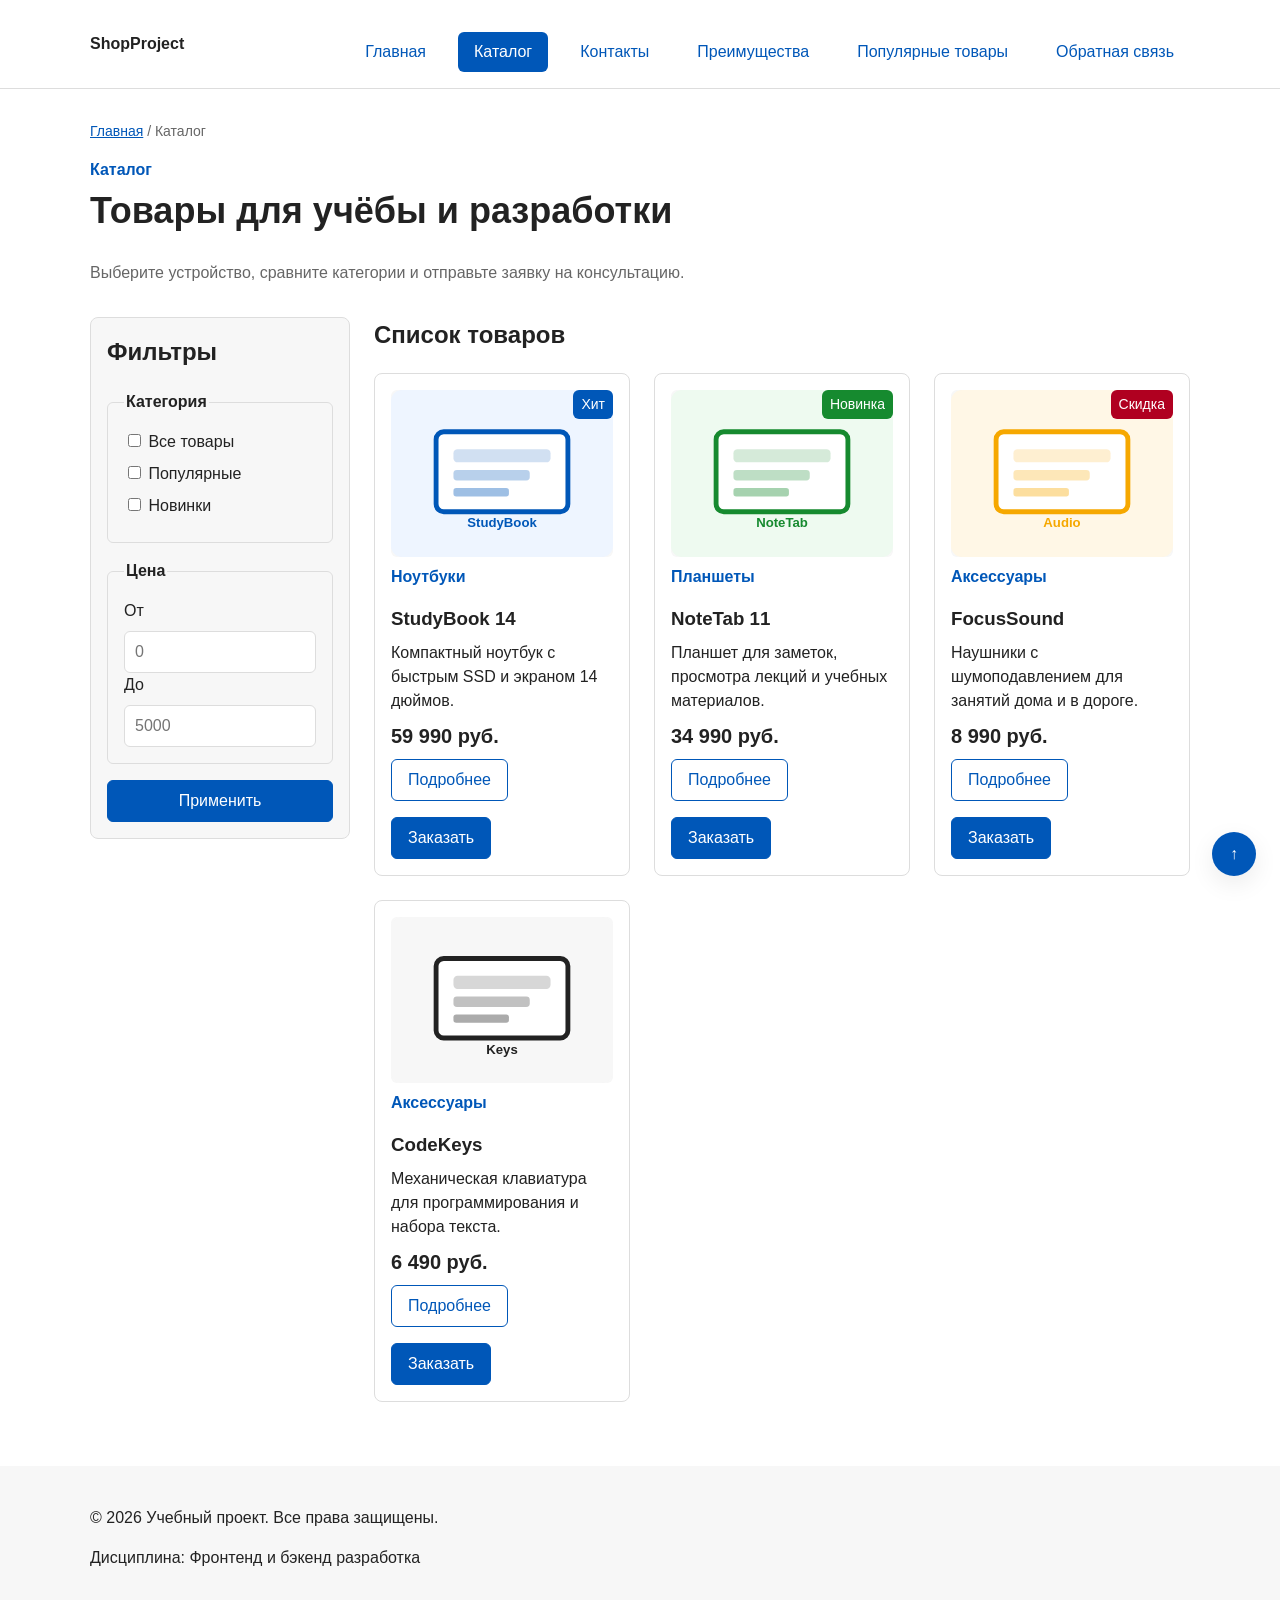
==== commit 16aba108: "Merge pull request #8 from slawsva/refactor/bem-css-classes Complete BEM refactoring for shop compon" ====
--- a/catalog.html
+++ b/catalog.html
@@ -35,13 +35,6 @@
       <p class="page-intro__eyebrow">Каталог</p>
       <h1 class="page-intro__title">Товары для учёбы и разработки</h1>
       <p class="page-intro__text">Выберите устройство, сравните категории и отправьте заявку на консультацию.</p>
-    </section>
-
-    <section class="section" aria-labelledby="categories-title">
-      <h2 class="section__title" id="categories-title">Категории</h2>
-      <p class="section__text">Подбираете технику для рабочего места? В отдельной категории собраны наушники и клавиатура.</p>
-      <a class="button button--secondary" href="category-accessories.html">Аксессуары · 2 товара</a>
-      <a class="button button--secondary" href="#comparison">Сравнить все товары</a>
     </section>
 
     <section class="catalog-layout" aria-label="Каталог товаров">
@@ -121,31 +114,6 @@
         </div>
       </section>
     </section>
-    <section class="section comparison" id="comparison" aria-labelledby="comparison-title">
-      <h2 class="section__title" id="comparison-title">Сравнение товаров</h2>
-      <p class="section__text" id="comparison-help">Сравните назначение, подключение и цену. Характеристики приведены для учебного примера. На узком экране таблицу можно прокручивать горизонтально.</p>
-      <div class="table-wrap" tabindex="0" role="region" aria-label="Таблица сравнения товаров" aria-describedby="comparison-help">
-        <table class="spec-table comparison__table">
-          <caption class="spec-table__caption">Четыре устройства для разных учебных задач</caption>
-          <thead><tr>
-            <th class="spec-table__cell spec-table__cell--head" scope="col">Параметр</th>
-            <th class="spec-table__cell spec-table__cell--head" scope="col">StudyBook 14</th>
-            <th class="spec-table__cell spec-table__cell--head" scope="col">NoteTab 11</th>
-            <th class="spec-table__cell spec-table__cell--head" scope="col">FocusSound</th>
-            <th class="spec-table__cell spec-table__cell--head" scope="col">CodeKeys</th>
-          </tr></thead>
-          <tbody>
-            <tr><th class="spec-table__cell spec-table__cell--label" scope="row">Категория</th><td class="spec-table__cell">Ноутбук</td><td class="spec-table__cell">Планшет</td><td class="spec-table__cell">Наушники</td><td class="spec-table__cell">Клавиатура</td></tr>
-            <tr><th class="spec-table__cell spec-table__cell--label" scope="row">Основная задача</th><td class="spec-table__cell">Код и документы</td><td class="spec-table__cell">Конспекты и чтение</td><td class="spec-table__cell">Лекции и видеосвязь</td><td class="spec-table__cell">Набор текста</td></tr>
-            <tr><th class="spec-table__cell spec-table__cell--label" scope="row">Ключевая характеристика</th><td class="spec-table__cell">16 ГБ памяти, 512 ГБ SSD</td><td class="spec-table__cell">Экран 11 дюймов, 128 ГБ</td><td class="spec-table__cell">Активное шумоподавление</td><td class="spec-table__cell">87 механических клавиш</td></tr>
-            <tr><th class="spec-table__cell spec-table__cell--label" scope="row">Подключение / формат</th><td class="spec-table__cell">Самостоятельный компьютер</td><td class="spec-table__cell">Самостоятельный планшет</td><td class="spec-table__cell">Bluetooth 5.3</td><td class="spec-table__cell">USB-C</td></tr>
-            <tr><th class="spec-table__cell spec-table__cell--label" scope="row">Автономность</th><td class="spec-table__cell">Не указана</td><td class="spec-table__cell">До 10 часов</td><td class="spec-table__cell">До 30 часов</td><td class="spec-table__cell">Питание по USB</td></tr>
-            <tr><th class="spec-table__cell spec-table__cell--label" scope="row">Цена</th><td class="spec-table__cell">59 990 руб.</td><td class="spec-table__cell">34 990 руб.</td><td class="spec-table__cell">8 990 руб.</td><td class="spec-table__cell">6 490 руб.</td></tr>
-            <tr><th class="spec-table__cell spec-table__cell--label" scope="row">Подробнее</th><td class="spec-table__cell"><a href="product.html">StudyBook 14</a></td><td class="spec-table__cell"><a href="product-notetab.html">NoteTab 11</a></td><td class="spec-table__cell"><a href="product-focussound.html">FocusSound</a></td><td class="spec-table__cell"><a href="product-codekeys.html">CodeKeys</a></td></tr>
-          </tbody>
-        </table>
-      </div>
-    </section>
   </main>
 
   <footer class="site-footer" id="contacts">
--- a/css/style.css
+++ b/css/style.css
@@ -618,68 +618,3 @@
     grid-template-areas: "filters" "products";
   }
 }
-
-/* Практическая №8: FAQ, отзывы, сравнение и категория */
-.faq__item {
-  margin-bottom: var(--space-sm);
-  border: 1px solid var(--color-border);
-  border-radius: var(--radius-md);
-  background-color: var(--color-bg);
-}
-.faq__question {
-  padding: var(--space-md);
-  color: var(--color-primary);
-  font-weight: bold;
-  cursor: pointer;
-}
-.faq__question:hover {
-  background-color: var(--color-surface-accent);
-}
-.faq__question:focus-visible,
-.table-wrap:focus-visible {
-  outline: 2px solid var(--color-primary);
-  outline-offset: 3px;
-}
-.faq__answer {
-  margin: 0;
-  padding: 0 var(--space-md) var(--space-md);
-}
-.reviews__list {
-  display: grid;
-  grid-template-columns: repeat(3, minmax(0, 1fr));
-  gap: var(--space-md);
-}
-.review-card {
-  display: flex;
-  flex-direction: column;
-  padding: var(--space-lg);
-  border: 1px solid var(--color-border);
-  border-radius: var(--radius-lg);
-  background-color: var(--color-surface);
-}
-.review-card__title {
-  margin-top: 0;
-  font-size: 18px;
-}
-.review-card__quote {
-  margin: 0 0 var(--space-md);
-}
-.review-card__author {
-  color: var(--color-muted);
-  font-size: 14px;
-}
-.review-card__link {
-  margin-top: auto;
-}
-.comparison__table {
-  min-width: 800px;
-}
-.products-grid--category {
-  grid-template-columns: repeat(2, minmax(0, 1fr));
-}
-@media (max-width: 860px) {
-  .reviews__list,
-  .products-grid--category {
-    grid-template-columns: 1fr;
-  }
-}
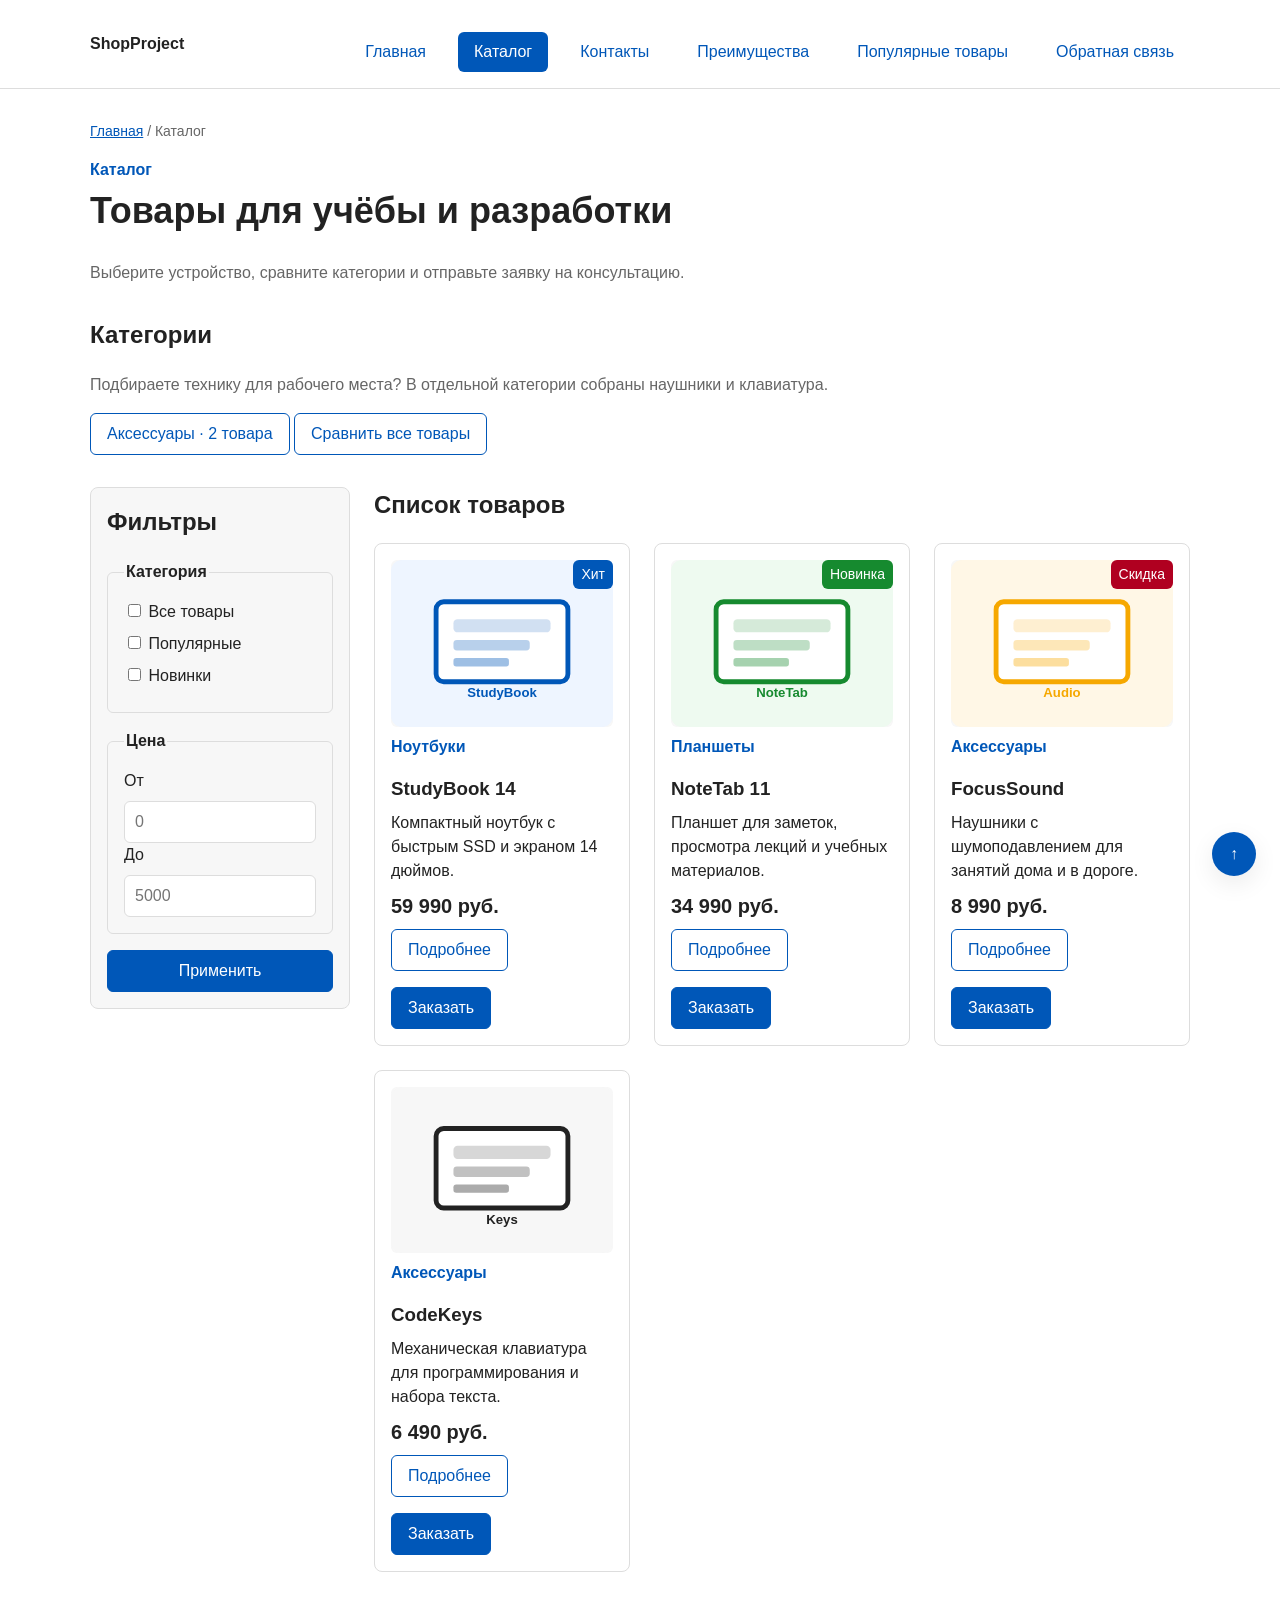
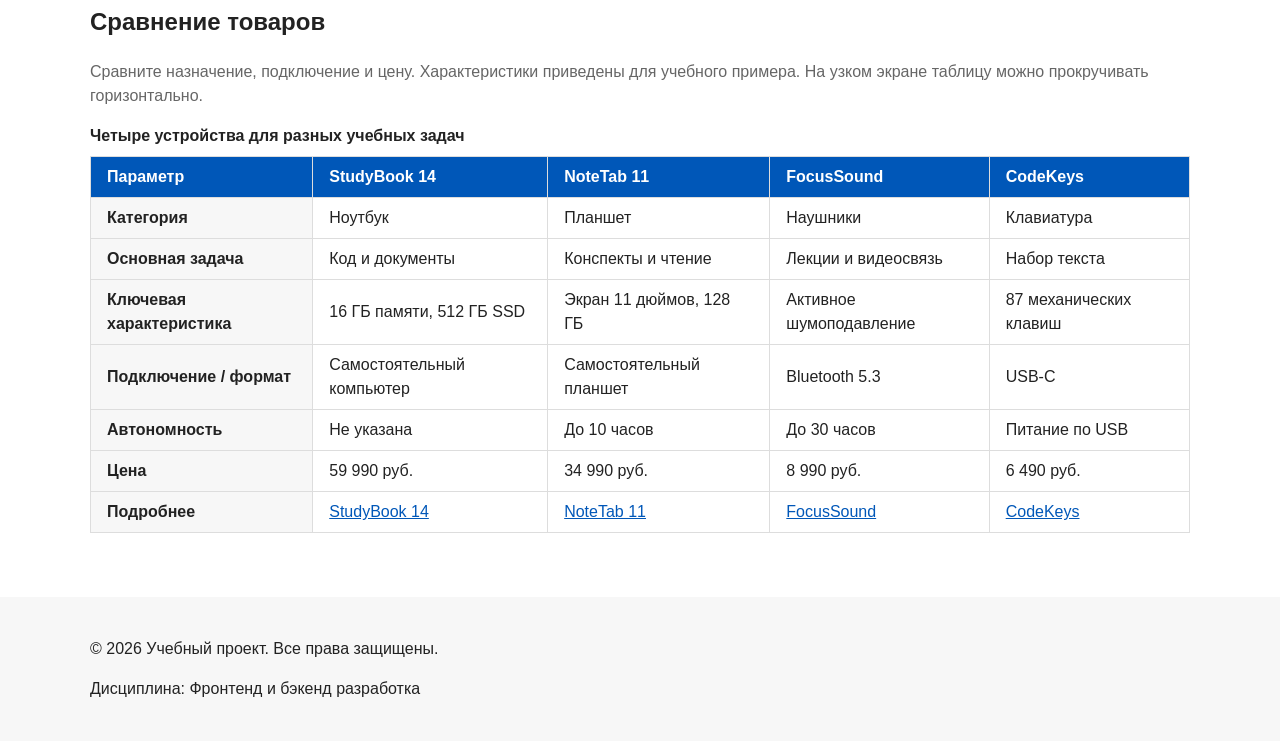
==== commit af016348: "Merge pull request #9 from slawsva/feature/pr8-improvements Add category FAQ reviews and product com" ====
--- a/catalog.html
+++ b/catalog.html
@@ -35,6 +35,13 @@
       <p class="page-intro__eyebrow">Каталог</p>
       <h1 class="page-intro__title">Товары для учёбы и разработки</h1>
       <p class="page-intro__text">Выберите устройство, сравните категории и отправьте заявку на консультацию.</p>
+    </section>
+
+    <section class="section" aria-labelledby="categories-title">
+      <h2 class="section__title" id="categories-title">Категории</h2>
+      <p class="section__text">Подбираете технику для рабочего места? В отдельной категории собраны наушники и клавиатура.</p>
+      <a class="button button--secondary" href="category-accessories.html">Аксессуары · 2 товара</a>
+      <a class="button button--secondary" href="#comparison">Сравнить все товары</a>
     </section>
 
     <section class="catalog-layout" aria-label="Каталог товаров">
@@ -114,6 +121,31 @@
         </div>
       </section>
     </section>
+    <section class="section comparison" id="comparison" aria-labelledby="comparison-title">
+      <h2 class="section__title" id="comparison-title">Сравнение товаров</h2>
+      <p class="section__text" id="comparison-help">Сравните назначение, подключение и цену. Характеристики приведены для учебного примера. На узком экране таблицу можно прокручивать горизонтально.</p>
+      <div class="table-wrap" tabindex="0" role="region" aria-label="Таблица сравнения товаров" aria-describedby="comparison-help">
+        <table class="spec-table comparison__table">
+          <caption class="spec-table__caption">Четыре устройства для разных учебных задач</caption>
+          <thead><tr>
+            <th class="spec-table__cell spec-table__cell--head" scope="col">Параметр</th>
+            <th class="spec-table__cell spec-table__cell--head" scope="col">StudyBook 14</th>
+            <th class="spec-table__cell spec-table__cell--head" scope="col">NoteTab 11</th>
+            <th class="spec-table__cell spec-table__cell--head" scope="col">FocusSound</th>
+            <th class="spec-table__cell spec-table__cell--head" scope="col">CodeKeys</th>
+          </tr></thead>
+          <tbody>
+            <tr><th class="spec-table__cell spec-table__cell--label" scope="row">Категория</th><td class="spec-table__cell">Ноутбук</td><td class="spec-table__cell">Планшет</td><td class="spec-table__cell">Наушники</td><td class="spec-table__cell">Клавиатура</td></tr>
+            <tr><th class="spec-table__cell spec-table__cell--label" scope="row">Основная задача</th><td class="spec-table__cell">Код и документы</td><td class="spec-table__cell">Конспекты и чтение</td><td class="spec-table__cell">Лекции и видеосвязь</td><td class="spec-table__cell">Набор текста</td></tr>
+            <tr><th class="spec-table__cell spec-table__cell--label" scope="row">Ключевая характеристика</th><td class="spec-table__cell">16 ГБ памяти, 512 ГБ SSD</td><td class="spec-table__cell">Экран 11 дюймов, 128 ГБ</td><td class="spec-table__cell">Активное шумоподавление</td><td class="spec-table__cell">87 механических клавиш</td></tr>
+            <tr><th class="spec-table__cell spec-table__cell--label" scope="row">Подключение / формат</th><td class="spec-table__cell">Самостоятельный компьютер</td><td class="spec-table__cell">Самостоятельный планшет</td><td class="spec-table__cell">Bluetooth 5.3</td><td class="spec-table__cell">USB-C</td></tr>
+            <tr><th class="spec-table__cell spec-table__cell--label" scope="row">Автономность</th><td class="spec-table__cell">Не указана</td><td class="spec-table__cell">До 10 часов</td><td class="spec-table__cell">До 30 часов</td><td class="spec-table__cell">Питание по USB</td></tr>
+            <tr><th class="spec-table__cell spec-table__cell--label" scope="row">Цена</th><td class="spec-table__cell">59 990 руб.</td><td class="spec-table__cell">34 990 руб.</td><td class="spec-table__cell">8 990 руб.</td><td class="spec-table__cell">6 490 руб.</td></tr>
+            <tr><th class="spec-table__cell spec-table__cell--label" scope="row">Подробнее</th><td class="spec-table__cell"><a href="product.html">StudyBook 14</a></td><td class="spec-table__cell"><a href="product-notetab.html">NoteTab 11</a></td><td class="spec-table__cell"><a href="product-focussound.html">FocusSound</a></td><td class="spec-table__cell"><a href="product-codekeys.html">CodeKeys</a></td></tr>
+          </tbody>
+        </table>
+      </div>
+    </section>
   </main>
 
   <footer class="site-footer" id="contacts">
--- a/css/style.css
+++ b/css/style.css
@@ -618,3 +618,68 @@
     grid-template-areas: "filters" "products";
   }
 }
+
+/* Практическая №8: FAQ, отзывы, сравнение и категория */
+.faq__item {
+  margin-bottom: var(--space-sm);
+  border: 1px solid var(--color-border);
+  border-radius: var(--radius-md);
+  background-color: var(--color-bg);
+}
+.faq__question {
+  padding: var(--space-md);
+  color: var(--color-primary);
+  font-weight: bold;
+  cursor: pointer;
+}
+.faq__question:hover {
+  background-color: var(--color-surface-accent);
+}
+.faq__question:focus-visible,
+.table-wrap:focus-visible {
+  outline: 2px solid var(--color-primary);
+  outline-offset: 3px;
+}
+.faq__answer {
+  margin: 0;
+  padding: 0 var(--space-md) var(--space-md);
+}
+.reviews__list {
+  display: grid;
+  grid-template-columns: repeat(3, minmax(0, 1fr));
+  gap: var(--space-md);
+}
+.review-card {
+  display: flex;
+  flex-direction: column;
+  padding: var(--space-lg);
+  border: 1px solid var(--color-border);
+  border-radius: var(--radius-lg);
+  background-color: var(--color-surface);
+}
+.review-card__title {
+  margin-top: 0;
+  font-size: 18px;
+}
+.review-card__quote {
+  margin: 0 0 var(--space-md);
+}
+.review-card__author {
+  color: var(--color-muted);
+  font-size: 14px;
+}
+.review-card__link {
+  margin-top: auto;
+}
+.comparison__table {
+  min-width: 800px;
+}
+.products-grid--category {
+  grid-template-columns: repeat(2, minmax(0, 1fr));
+}
+@media (max-width: 860px) {
+  .reviews__list,
+  .products-grid--category {
+    grid-template-columns: 1fr;
+  }
+}
